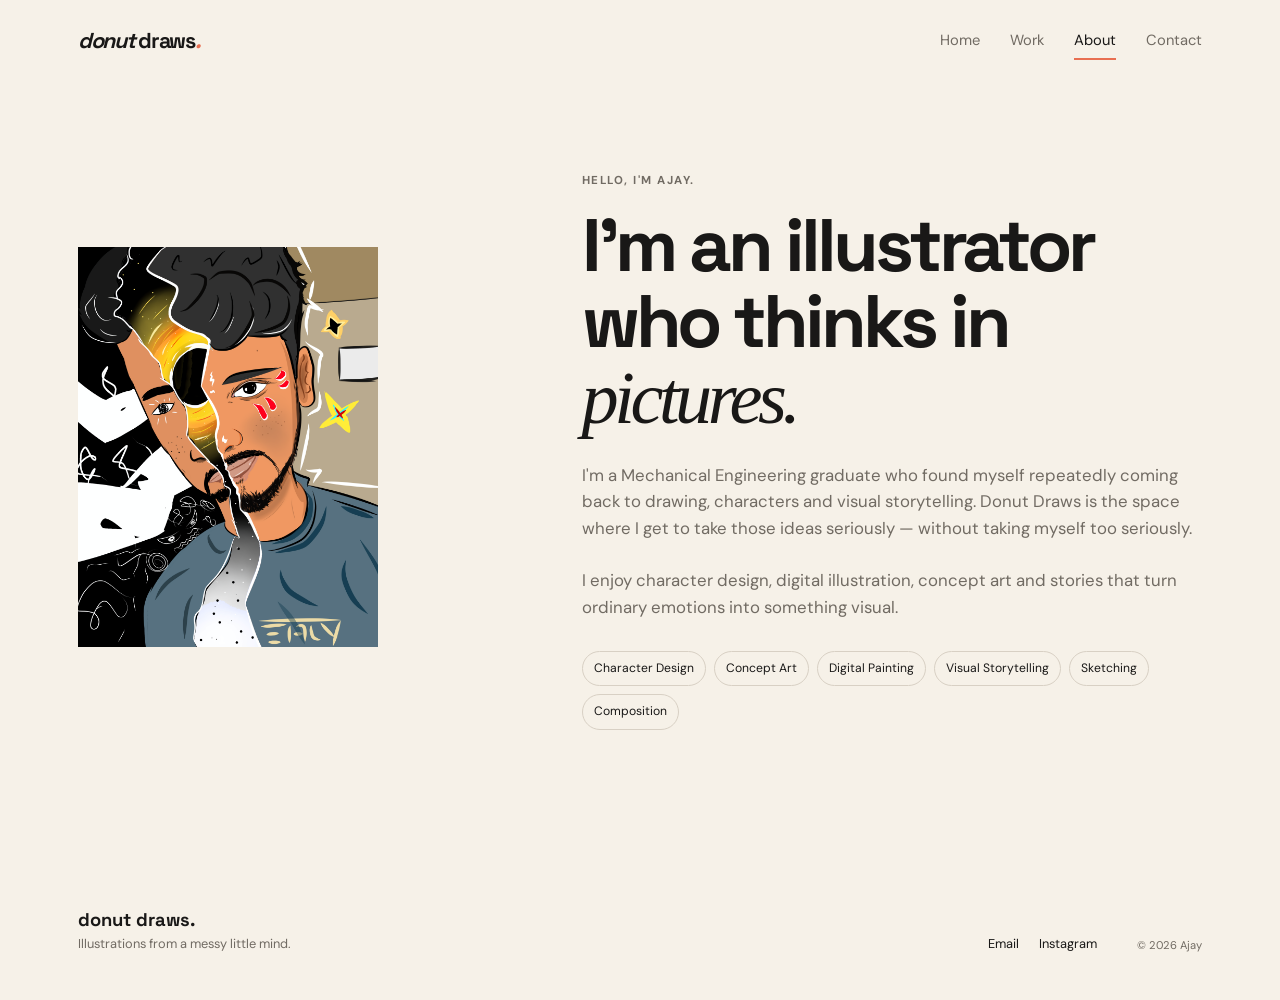
==== about.html @ aa99f4de "Update about.html" ====
<!DOCTYPE html>
<html lang="en">
<head>
  <meta charset="UTF-8"><meta name="viewport" content="width=device-width, initial-scale=1.0">
  <title>About — Donut Draws</title>
  <link rel="preconnect" href="https://fonts.googleapis.com"><link rel="preconnect" href="https://fonts.gstatic.com" crossorigin>
  <link href="https://fonts.googleapis.com/css2?family=DM+Sans:wght@400;500;700&family=Space+Grotesk:wght@400;500;600;700&display=swap" rel="stylesheet"><link rel="stylesheet" href="styles.css">
</head>
<body>
<header class="site-header"><a class="logo" href="index.html"><span>donut</span> draws<span class="dot">.</span></a><button class="menu-toggle" aria-label="Open menu">☰</button><nav class="nav"><a href="index.html">Home</a><a href="work.html">Work</a><a class="active" href="about.html">About</a><a href="contact.html">Contact</a></nav></header>
<main class="page">
  <section class="about-layout">
    <div class="art-image"><img src="assets/art/Untitled48 (1).png" alt="Description of my artwork"></div>
    <div class="about-copy">
      <p class="eyebrow">Hello, I'm Ajay.</p>
      <h1>I'm an illustrator who thinks in <em>pictures.</em></h1>
      <p>I'm a Mechanical Engineering graduate who found myself repeatedly coming back to drawing, characters and visual storytelling. Donut Draws is the space where I get to take those ideas seriously — without taking myself too seriously.</p>
      <p>I enjoy character design, digital illustration, concept art and stories that turn ordinary emotions into something visual.</p>
      <div class="skills">
        <span>Character Design</span><span>Concept Art</span><span>Digital Painting</span><span>Visual Storytelling</span><span>Sketching</span><span>Composition</span>
      </div>
    </div>
  </section>
</main>
<footer class="footer"><div><strong>donut draws.</strong><br><span>Illustrations from a messy little mind.</span></div><div class="footer-links"><a href="mailto:ajpyro12@gmail.com">Email</a><a href="https://www.instagram.com/sketchy_messy_life/" target="_blank" rel="noreferrer">Instagram</a></div><span class="copyright">© 2026 Ajay</span></footer>
<script src="script.js"></script>
</body>
</html>
<style>
<link rel="stylesheet" href="styles.css">
<style>
.about-layout .art-image {
  width: 300px !important;
  max-width: 300px !important;
  height: auto !important;
}

.about-layout .art-image img {
  width: 300px !important;
  max-width: 300px !important;
  height: auto !important;
  object-fit: contain !important;
}
</style>
---- styles.css ----
:root{
  --paper:#f6f1e8; --ink:#191817; --muted:#716b63; --line:#d8d0c4;
  --accent:#e86f51; --accent2:#f1c84b; --white:#fffdf8;
  --display:"Space Grotesk",sans-serif; --body:"DM Sans",sans-serif;
  --radius:22px; --max:1180px;
}
*{box-sizing:border-box}html{scroll-behavior:smooth}body{margin:0;background:var(--paper);color:var(--ink);font-family:var(--body);line-height:1.6}
a{color:inherit;text-decoration:none}button{font:inherit}.site-header{height:82px;max-width:var(--max);margin:auto;padding:0 28px;display:flex;align-items:center;justify-content:space-between}
.logo{font-family:var(--display);font-weight:700;font-size:1.35rem;letter-spacing:-.06em}.logo span{font-style:italic}.logo .dot{color:var(--accent)}
.nav{display:flex;gap:30px;font-size:.92rem}.nav a{position:relative;color:var(--muted)}.nav a.active,.nav a:hover{color:var(--ink)}.nav a.active:after{content:"";position:absolute;left:0;right:0;bottom:-7px;height:2px;background:var(--accent)}
.menu-toggle{display:none;border:0;background:none;font-size:1.5rem}
.hero{max-width:var(--max);margin:auto;min-height:calc(100vh - 82px);padding:70px 28px 90px;display:grid;grid-template-columns:1.05fr .95fr;gap:70px;align-items:center}
.eyebrow{text-transform:uppercase;letter-spacing:.13em;font-size:.72rem;font-weight:700;color:var(--muted);margin:0 0 18px}
h1,h2,h3{font-family:var(--display);line-height:1.02;letter-spacing:-.055em;margin:0}h1{font-size:clamp(3.4rem,7vw,6.6rem)}h2{font-size:clamp(2.8rem,6vw,5.6rem)}h3{font-size:1.35rem}em{font-family:Georgia,serif;font-weight:400;letter-spacing:-.06em}
.hero-text{max-width:540px;color:var(--muted);font-size:1.08rem;margin:28px 0}.hero-actions{display:flex;align-items:center;gap:25px;margin-top:30px}
.button{display:inline-block;padding:14px 21px;border-radius:999px;font-weight:700;font-size:.9rem}.button-dark{background:var(--ink);color:var(--white)}.text-link{font-weight:700;font-size:.9rem;border-bottom:1px solid var(--ink)}
.hero-art{position:relative;min-height:520px;display:grid;place-items:center}.hero-card{width:min(390px,80%);aspect-ratio:4/5;transform:rotate(3deg);box-shadow:18px 22px 0 rgba(25,24,23,.08)}
.art-placeholder{display:grid;place-items:center;text-align:center;background:linear-gradient(145deg,#e9c7a7,#d87a5b 55%,#342d2a);color:var(--white);overflow:hidden;position:relative}.art-placeholder:before{content:"";position:absolute;width:160px;height:160px;border:1px solid rgba(255,255,255,.4);border-radius:50%;top:13%;left:12%}.art-placeholder:after{content:"";position:absolute;width:100px;height:100px;background:rgba(255,255,255,.14);border-radius:42% 58% 55% 45%;bottom:10%;right:8%;transform:rotate(22deg)}
.art-placeholder span{font-family:var(--display);font-size:1.3rem;font-weight:700;letter-spacing:.06em;z-index:1}.art-placeholder small{position:absolute;bottom:16px;left:0;right:0;font-size:.68rem;opacity:.75}
.art-one{background:linear-gradient(145deg,#d95d49,#edb96a 58%,#302b3d)}.art-two{background:linear-gradient(145deg,#243746,#7c9c86 55%,#d7a35f)}.art-three{background:linear-gradient(145deg,#3e2c46,#bd6e82 52%,#f1c84b)}.art-four{background:linear-gradient(145deg,#1f3332,#4f8172 55%,#e2b69d)}.art-five{background:linear-gradient(145deg,#35243d,#6f537a 50%,#e98d68)}.art-six{background:linear-gradient(145deg,#18222c,#59728b 50%,#d9b17e)}
.doodle{position:absolute;font-size:3rem}.doodle-star{top:8%;right:4%;color:var(--accent2);transform:rotate(14deg)}.doodle-line{bottom:7%;left:2%;font-size:5rem;color:var(--accent)}
.sticker{position:absolute;right:0;bottom:4%;background:var(--accent2);padding:18px 20px;border-radius:50%;font-size:.75rem;font-weight:700;text-align:center;transform:rotate(9deg);width:105px;height:105px;display:grid;place-items:center}
.intro-strip{max-width:var(--max);margin:auto;padding:20px 28px;border-top:1px solid var(--line);border-bottom:1px solid var(--line);display:flex;justify-content:space-between;text-transform:uppercase;letter-spacing:.12em;font-size:.7rem;font-weight:700;color:var(--muted)}
.featured-grid{max-width:var(--max);margin:auto;padding:60px 28px 120px;display:grid;grid-template-columns:1.25fr .75fr;gap:50px 28px}.project-card.large{grid-row:span 2}.project-card .art-placeholder{aspect-ratio:4/5;border-radius:var(--radius);transition:transform .35s}.project-card.large .art-placeholder{aspect-ratio:4/5}.project-card:hover .art-placeholder{transform:translateY(-6px) rotate(-.5deg)}
.card-meta{display:flex;justify-content:space-between;padding:14px 3px;font-size:.8rem;color:var(--muted)}.card-meta b{color:var(--ink)}
.statement{background:var(--ink);color:var(--white);padding:130px 28px;text-align:center}.statement .eyebrow{color:#aaa}.statement h2{font-size:clamp(2.8rem,6vw,5.8rem)}
.footer{max-width:var(--max);margin:auto;padding:45px 28px;display:grid;grid-template-columns:1fr auto auto;gap:40px;align-items:end;font-size:.8rem}.footer strong{font-family:var(--display);font-size:1.15rem}.footer span{color:var(--muted)}.footer-links{display:flex;gap:20px}.footer-links a:hover{text-decoration:underline}.copyright{font-size:.7rem}
.page{max-width:var(--max);margin:auto;padding:90px 28px 130px}.page-heading{max-width:760px}.page-heading h1{font-size:clamp(3.4rem,7vw,6.5rem)}.page-heading>p:last-child{max-width:500px;color:var(--muted);font-size:1.05rem;margin-top:25px}
.filters{display:flex;gap:10px;flex-wrap:wrap;margin:70px 0 35px}.filter{border:1px solid var(--line);background:transparent;border-radius:999px;padding:9px 16px;cursor:pointer;font-size:.82rem}.filter.active,.filter:hover{background:var(--ink);color:var(--white);border-color:var(--ink)}
.work-grid{display:grid;grid-template-columns:repeat(2,1fr);gap:55px 25px}.work-item .art-placeholder{aspect-ratio:1/1;border-radius:var(--radius)}.work-item.tall .art-placeholder{aspect-ratio:4/5}.work-item h3{margin-top:14px}.work-item p{margin:2px 0;color:var(--muted);font-size:.8rem}
.about-layout{display:grid;grid-template-columns:.8fr 1.2fr;gap:90px;align-items:center}.about-photo{aspect-ratio:4/5;border-radius:var(--radius);transform:rotate(-2deg)}.about-copy h1{font-size:clamp(3rem,5.8vw,5.8rem)}.about-copy>p:not(.eyebrow){color:var(--muted);font-size:1.05rem;max-width:650px;margin-top:25px}.skills{display:flex;gap:8px;flex-wrap:wrap;margin-top:30px}.skills span{border:1px solid var(--line);padding:7px 11px;border-radius:999px;font-size:.76rem}
.contact-page{min-height:calc(100vh - 82px);display:flex;flex-direction:column;justify-content:center}.contact-page h1{font-size:clamp(3.4rem,8vw,7.5rem)}.contact-lead{max-width:570px;color:var(--muted);font-size:1.05rem;margin:28px 0}.email-big{font-family:var(--display);font-size:clamp(1.5rem,3vw,2.5rem);font-weight:600;border-bottom:2px solid var(--accent);width:max-content}.contact-social{display:flex;gap:28px;margin-top:35px;font-weight:700;font-size:.9rem}
.fade{opacity:0;transform:translateY(15px);transition:.5s}.fade.visible{opacity:1;transform:none}
@media(max-width:750px){.site-header{height:70px}.menu-toggle{display:block}.nav{display:none;position:absolute;top:70px;left:0;right:0;background:var(--paper);padding:20px 28px;z-index:10;border-bottom:1px solid var(--line);flex-direction:column;gap:18px}.nav.open{display:flex}.hero{grid-template-columns:1fr;min-height:auto;padding-top:55px;gap:20px}.hero-art{min-height:430px}.hero-card{width:70%}.featured-grid{grid-template-columns:1fr;gap:30px;padding-bottom:80px}.project-card.large{grid-row:auto}.work-grid{grid-template-columns:1fr}.about-layout{grid-template-columns:1fr;gap:55px}.about-photo{max-width:420px}.footer{grid-template-columns:1fr 1fr;gap:25px}.copyright{grid-column:1/-1}.page{padding-top:65px}.statement{padding:90px 28px}}

/* Automatic artwork gallery */
.actual-art img{
  width:100%;
  height:100%;
  object-fit:cover;
  display:block;
  position:relative;
  z-index:2;
}
.actual-art:before,.actual-art:after{z-index:1}
.gallery-loading,.gallery-empty{
  grid-column:1/-1;
  color:var(--muted);
  padding:30px 0;
}


/* Artwork metadata + fullscreen viewer */
.art-open{display:block;width:100%;padding:0;border:0;background:none;cursor:zoom-in;text-align:left}.work-info{display:flex;justify-content:space-between;gap:20px;align-items:flex-start}.work-item h3{margin-top:14px}.work-item p{margin:2px 0;color:var(--muted);font-size:.8rem}.view-art{margin-top:16px;font-size:.75rem;font-weight:700;white-space:nowrap}.art-description{max-width:620px;line-height:1.6;margin-top:10px!important}.lightbox{position:fixed;inset:0;background:rgba(10,10,10,.94);z-index:100;display:none;align-items:center;justify-content:center;padding:30px}.lightbox.open{display:flex}.lightbox-content{width:min(1200px,94vw);max-height:92vh;display:grid;grid-template-columns:minmax(0,1.4fr) minmax(260px,.6fr);gap:35px;align-items:center}.lightbox-image{max-width:100%;max-height:82vh;width:100%;object-fit:contain;display:block}.lightbox-details{color:white}.lightbox-meta{font-size:.72rem;text-transform:uppercase;letter-spacing:.12em;opacity:.65;margin:0 0 12px}.lightbox-title{font-size:clamp(2rem,4vw,4rem);margin:0 0 18px;color:white}.lightbox-description{font-size:1rem;line-height:1.7;opacity:.75}.lightbox-close{position:fixed;top:18px;right:25px;border:0;background:none;color:white;font-size:3rem;line-height:1;cursor:pointer;z-index:101}.lightbox-open{overflow:hidden}
@media(max-width:750px){.lightbox{padding:20px}.lightbox-content{grid-template-columns:1fr;max-height:90vh;gap:18px;overflow:auto}.lightbox-image{max-height:65vh}.lightbox-details{padding-bottom:20px}.lightbox-close{top:8px;right:15px}.view-art{display:none}}
---- styles.css ----
:root{
  --paper:#f6f1e8; --ink:#191817; --muted:#716b63; --line:#d8d0c4;
  --accent:#e86f51; --accent2:#f1c84b; --white:#fffdf8;
  --display:"Space Grotesk",sans-serif; --body:"DM Sans",sans-serif;
  --radius:22px; --max:1180px;
}
*{box-sizing:border-box}html{scroll-behavior:smooth}body{margin:0;background:var(--paper);color:var(--ink);font-family:var(--body);line-height:1.6}
a{color:inherit;text-decoration:none}button{font:inherit}.site-header{height:82px;max-width:var(--max);margin:auto;padding:0 28px;display:flex;align-items:center;justify-content:space-between}
.logo{font-family:var(--display);font-weight:700;font-size:1.35rem;letter-spacing:-.06em}.logo span{font-style:italic}.logo .dot{color:var(--accent)}
.nav{display:flex;gap:30px;font-size:.92rem}.nav a{position:relative;color:var(--muted)}.nav a.active,.nav a:hover{color:var(--ink)}.nav a.active:after{content:"";position:absolute;left:0;right:0;bottom:-7px;height:2px;background:var(--accent)}
.menu-toggle{display:none;border:0;background:none;font-size:1.5rem}
.hero{max-width:var(--max);margin:auto;min-height:calc(100vh - 82px);padding:70px 28px 90px;display:grid;grid-template-columns:1.05fr .95fr;gap:70px;align-items:center}
.eyebrow{text-transform:uppercase;letter-spacing:.13em;font-size:.72rem;font-weight:700;color:var(--muted);margin:0 0 18px}
h1,h2,h3{font-family:var(--display);line-height:1.02;letter-spacing:-.055em;margin:0}h1{font-size:clamp(3.4rem,7vw,6.6rem)}h2{font-size:clamp(2.8rem,6vw,5.6rem)}h3{font-size:1.35rem}em{font-family:Georgia,serif;font-weight:400;letter-spacing:-.06em}
.hero-text{max-width:540px;color:var(--muted);font-size:1.08rem;margin:28px 0}.hero-actions{display:flex;align-items:center;gap:25px;margin-top:30px}
.button{display:inline-block;padding:14px 21px;border-radius:999px;font-weight:700;font-size:.9rem}.button-dark{background:var(--ink);color:var(--white)}.text-link{font-weight:700;font-size:.9rem;border-bottom:1px solid var(--ink)}
.hero-art{position:relative;min-height:520px;display:grid;place-items:center}.hero-card{width:min(390px,80%);aspect-ratio:4/5;transform:rotate(3deg);box-shadow:18px 22px 0 rgba(25,24,23,.08)}
.art-placeholder{display:grid;place-items:center;text-align:center;background:linear-gradient(145deg,#e9c7a7,#d87a5b 55%,#342d2a);color:var(--white);overflow:hidden;position:relative}.art-placeholder:before{content:"";position:absolute;width:160px;height:160px;border:1px solid rgba(255,255,255,.4);border-radius:50%;top:13%;left:12%}.art-placeholder:after{content:"";position:absolute;width:100px;height:100px;background:rgba(255,255,255,.14);border-radius:42% 58% 55% 45%;bottom:10%;right:8%;transform:rotate(22deg)}
.art-placeholder span{font-family:var(--display);font-size:1.3rem;font-weight:700;letter-spacing:.06em;z-index:1}.art-placeholder small{position:absolute;bottom:16px;left:0;right:0;font-size:.68rem;opacity:.75}
.art-one{background:linear-gradient(145deg,#d95d49,#edb96a 58%,#302b3d)}.art-two{background:linear-gradient(145deg,#243746,#7c9c86 55%,#d7a35f)}.art-three{background:linear-gradient(145deg,#3e2c46,#bd6e82 52%,#f1c84b)}.art-four{background:linear-gradient(145deg,#1f3332,#4f8172 55%,#e2b69d)}.art-five{background:linear-gradient(145deg,#35243d,#6f537a 50%,#e98d68)}.art-six{background:linear-gradient(145deg,#18222c,#59728b 50%,#d9b17e)}
.doodle{position:absolute;font-size:3rem}.doodle-star{top:8%;right:4%;color:var(--accent2);transform:rotate(14deg)}.doodle-line{bottom:7%;left:2%;font-size:5rem;color:var(--accent)}
.sticker{position:absolute;right:0;bottom:4%;background:var(--accent2);padding:18px 20px;border-radius:50%;font-size:.75rem;font-weight:700;text-align:center;transform:rotate(9deg);width:105px;height:105px;display:grid;place-items:center}
.intro-strip{max-width:var(--max);margin:auto;padding:20px 28px;border-top:1px solid var(--line);border-bottom:1px solid var(--line);display:flex;justify-content:space-between;text-transform:uppercase;letter-spacing:.12em;font-size:.7rem;font-weight:700;color:var(--muted)}
.featured-grid{max-width:var(--max);margin:auto;padding:60px 28px 120px;display:grid;grid-template-columns:1.25fr .75fr;gap:50px 28px}.project-card.large{grid-row:span 2}.project-card .art-placeholder{aspect-ratio:4/5;border-radius:var(--radius);transition:transform .35s}.project-card.large .art-placeholder{aspect-ratio:4/5}.project-card:hover .art-placeholder{transform:translateY(-6px) rotate(-.5deg)}
.card-meta{display:flex;justify-content:space-between;padding:14px 3px;font-size:.8rem;color:var(--muted)}.card-meta b{color:var(--ink)}
.statement{background:var(--ink);color:var(--white);padding:130px 28px;text-align:center}.statement .eyebrow{color:#aaa}.statement h2{font-size:clamp(2.8rem,6vw,5.8rem)}
.footer{max-width:var(--max);margin:auto;padding:45px 28px;display:grid;grid-template-columns:1fr auto auto;gap:40px;align-items:end;font-size:.8rem}.footer strong{font-family:var(--display);font-size:1.15rem}.footer span{color:var(--muted)}.footer-links{display:flex;gap:20px}.footer-links a:hover{text-decoration:underline}.copyright{font-size:.7rem}
.page{max-width:var(--max);margin:auto;padding:90px 28px 130px}.page-heading{max-width:760px}.page-heading h1{font-size:clamp(3.4rem,7vw,6.5rem)}.page-heading>p:last-child{max-width:500px;color:var(--muted);font-size:1.05rem;margin-top:25px}
.filters{display:flex;gap:10px;flex-wrap:wrap;margin:70px 0 35px}.filter{border:1px solid var(--line);background:transparent;border-radius:999px;padding:9px 16px;cursor:pointer;font-size:.82rem}.filter.active,.filter:hover{background:var(--ink);color:var(--white);border-color:var(--ink)}
.work-grid{display:grid;grid-template-columns:repeat(2,1fr);gap:55px 25px}.work-item .art-placeholder{aspect-ratio:1/1;border-radius:var(--radius)}.work-item.tall .art-placeholder{aspect-ratio:4/5}.work-item h3{margin-top:14px}.work-item p{margin:2px 0;color:var(--muted);font-size:.8rem}
.about-layout{display:grid;grid-template-columns:.8fr 1.2fr;gap:90px;align-items:center}.about-photo{aspect-ratio:4/5;border-radius:var(--radius);transform:rotate(-2deg)}.about-copy h1{font-size:clamp(3rem,5.8vw,5.8rem)}.about-copy>p:not(.eyebrow){color:var(--muted);font-size:1.05rem;max-width:650px;margin-top:25px}.skills{display:flex;gap:8px;flex-wrap:wrap;margin-top:30px}.skills span{border:1px solid var(--line);padding:7px 11px;border-radius:999px;font-size:.76rem}
.contact-page{min-height:calc(100vh - 82px);display:flex;flex-direction:column;justify-content:center}.contact-page h1{font-size:clamp(3.4rem,8vw,7.5rem)}.contact-lead{max-width:570px;color:var(--muted);font-size:1.05rem;margin:28px 0}.email-big{font-family:var(--display);font-size:clamp(1.5rem,3vw,2.5rem);font-weight:600;border-bottom:2px solid var(--accent);width:max-content}.contact-social{display:flex;gap:28px;margin-top:35px;font-weight:700;font-size:.9rem}
.fade{opacity:0;transform:translateY(15px);transition:.5s}.fade.visible{opacity:1;transform:none}
@media(max-width:750px){.site-header{height:70px}.menu-toggle{display:block}.nav{display:none;position:absolute;top:70px;left:0;right:0;background:var(--paper);padding:20px 28px;z-index:10;border-bottom:1px solid var(--line);flex-direction:column;gap:18px}.nav.open{display:flex}.hero{grid-template-columns:1fr;min-height:auto;padding-top:55px;gap:20px}.hero-art{min-height:430px}.hero-card{width:70%}.featured-grid{grid-template-columns:1fr;gap:30px;padding-bottom:80px}.project-card.large{grid-row:auto}.work-grid{grid-template-columns:1fr}.about-layout{grid-template-columns:1fr;gap:55px}.about-photo{max-width:420px}.footer{grid-template-columns:1fr 1fr;gap:25px}.copyright{grid-column:1/-1}.page{padding-top:65px}.statement{padding:90px 28px}}

/* Automatic artwork gallery */
.actual-art img{
  width:100%;
  height:100%;
  object-fit:cover;
  display:block;
  position:relative;
  z-index:2;
}
.actual-art:before,.actual-art:after{z-index:1}
.gallery-loading,.gallery-empty{
  grid-column:1/-1;
  color:var(--muted);
  padding:30px 0;
}


/* Artwork metadata + fullscreen viewer */
.art-open{display:block;width:100%;padding:0;border:0;background:none;cursor:zoom-in;text-align:left}.work-info{display:flex;justify-content:space-between;gap:20px;align-items:flex-start}.work-item h3{margin-top:14px}.work-item p{margin:2px 0;color:var(--muted);font-size:.8rem}.view-art{margin-top:16px;font-size:.75rem;font-weight:700;white-space:nowrap}.art-description{max-width:620px;line-height:1.6;margin-top:10px!important}.lightbox{position:fixed;inset:0;background:rgba(10,10,10,.94);z-index:100;display:none;align-items:center;justify-content:center;padding:30px}.lightbox.open{display:flex}.lightbox-content{width:min(1200px,94vw);max-height:92vh;display:grid;grid-template-columns:minmax(0,1.4fr) minmax(260px,.6fr);gap:35px;align-items:center}.lightbox-image{max-width:100%;max-height:82vh;width:100%;object-fit:contain;display:block}.lightbox-details{color:white}.lightbox-meta{font-size:.72rem;text-transform:uppercase;letter-spacing:.12em;opacity:.65;margin:0 0 12px}.lightbox-title{font-size:clamp(2rem,4vw,4rem);margin:0 0 18px;color:white}.lightbox-description{font-size:1rem;line-height:1.7;opacity:.75}.lightbox-close{position:fixed;top:18px;right:25px;border:0;background:none;color:white;font-size:3rem;line-height:1;cursor:pointer;z-index:101}.lightbox-open{overflow:hidden}
@media(max-width:750px){.lightbox{padding:20px}.lightbox-content{grid-template-columns:1fr;max-height:90vh;gap:18px;overflow:auto}.lightbox-image{max-height:65vh}.lightbox-details{padding-bottom:20px}.lightbox-close{top:8px;right:15px}.view-art{display:none}}
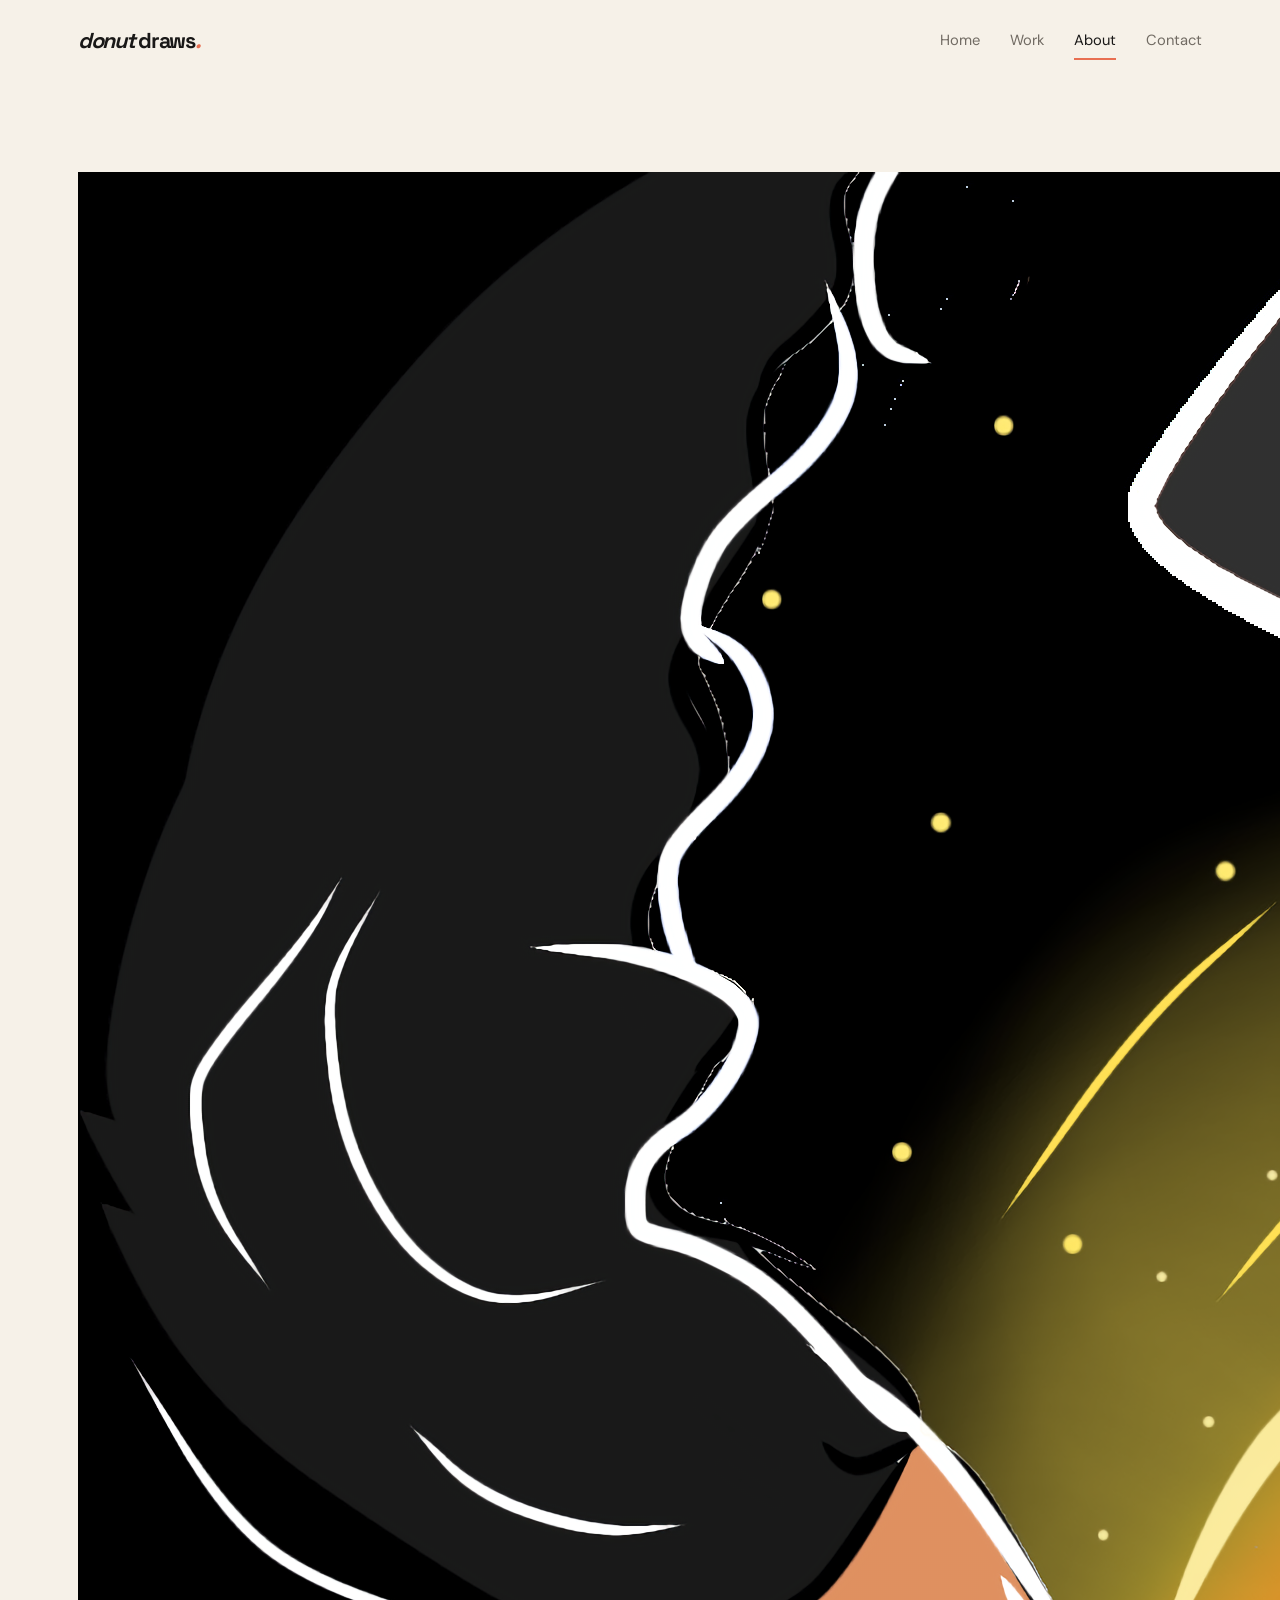
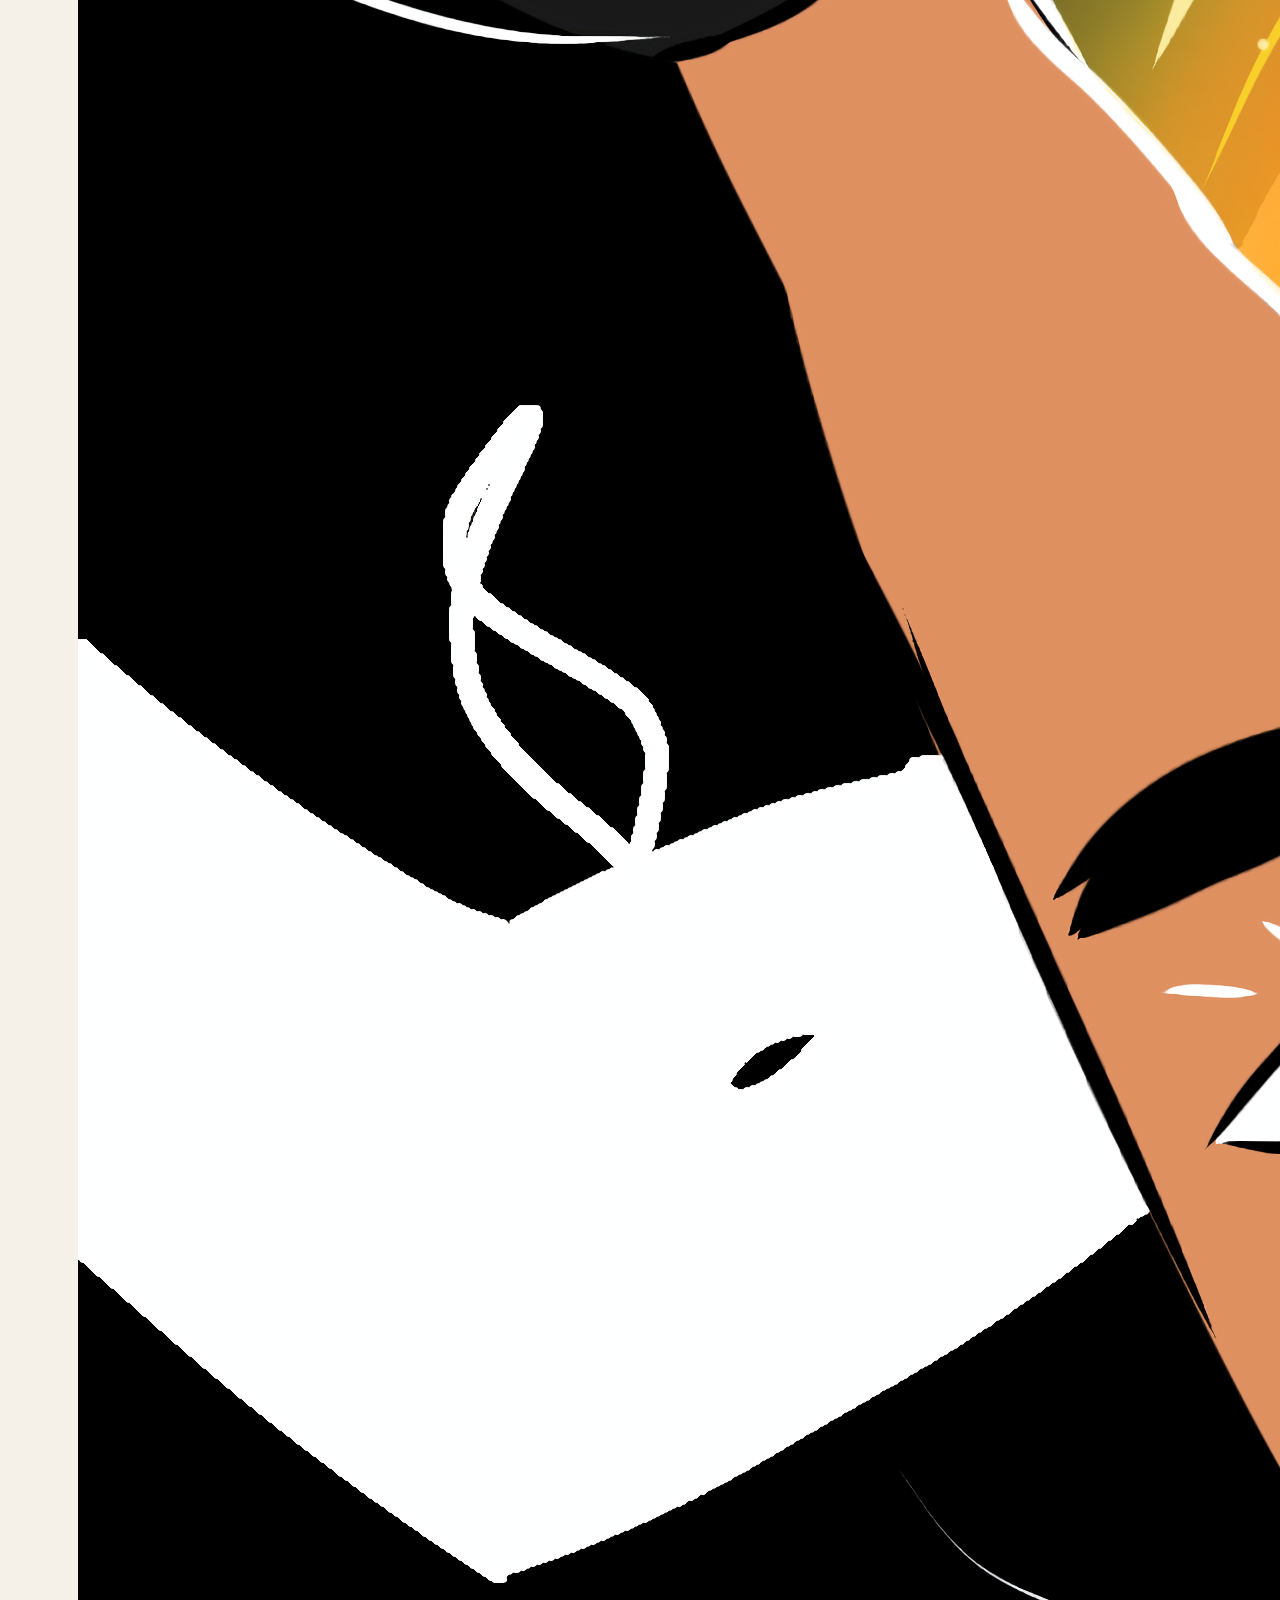
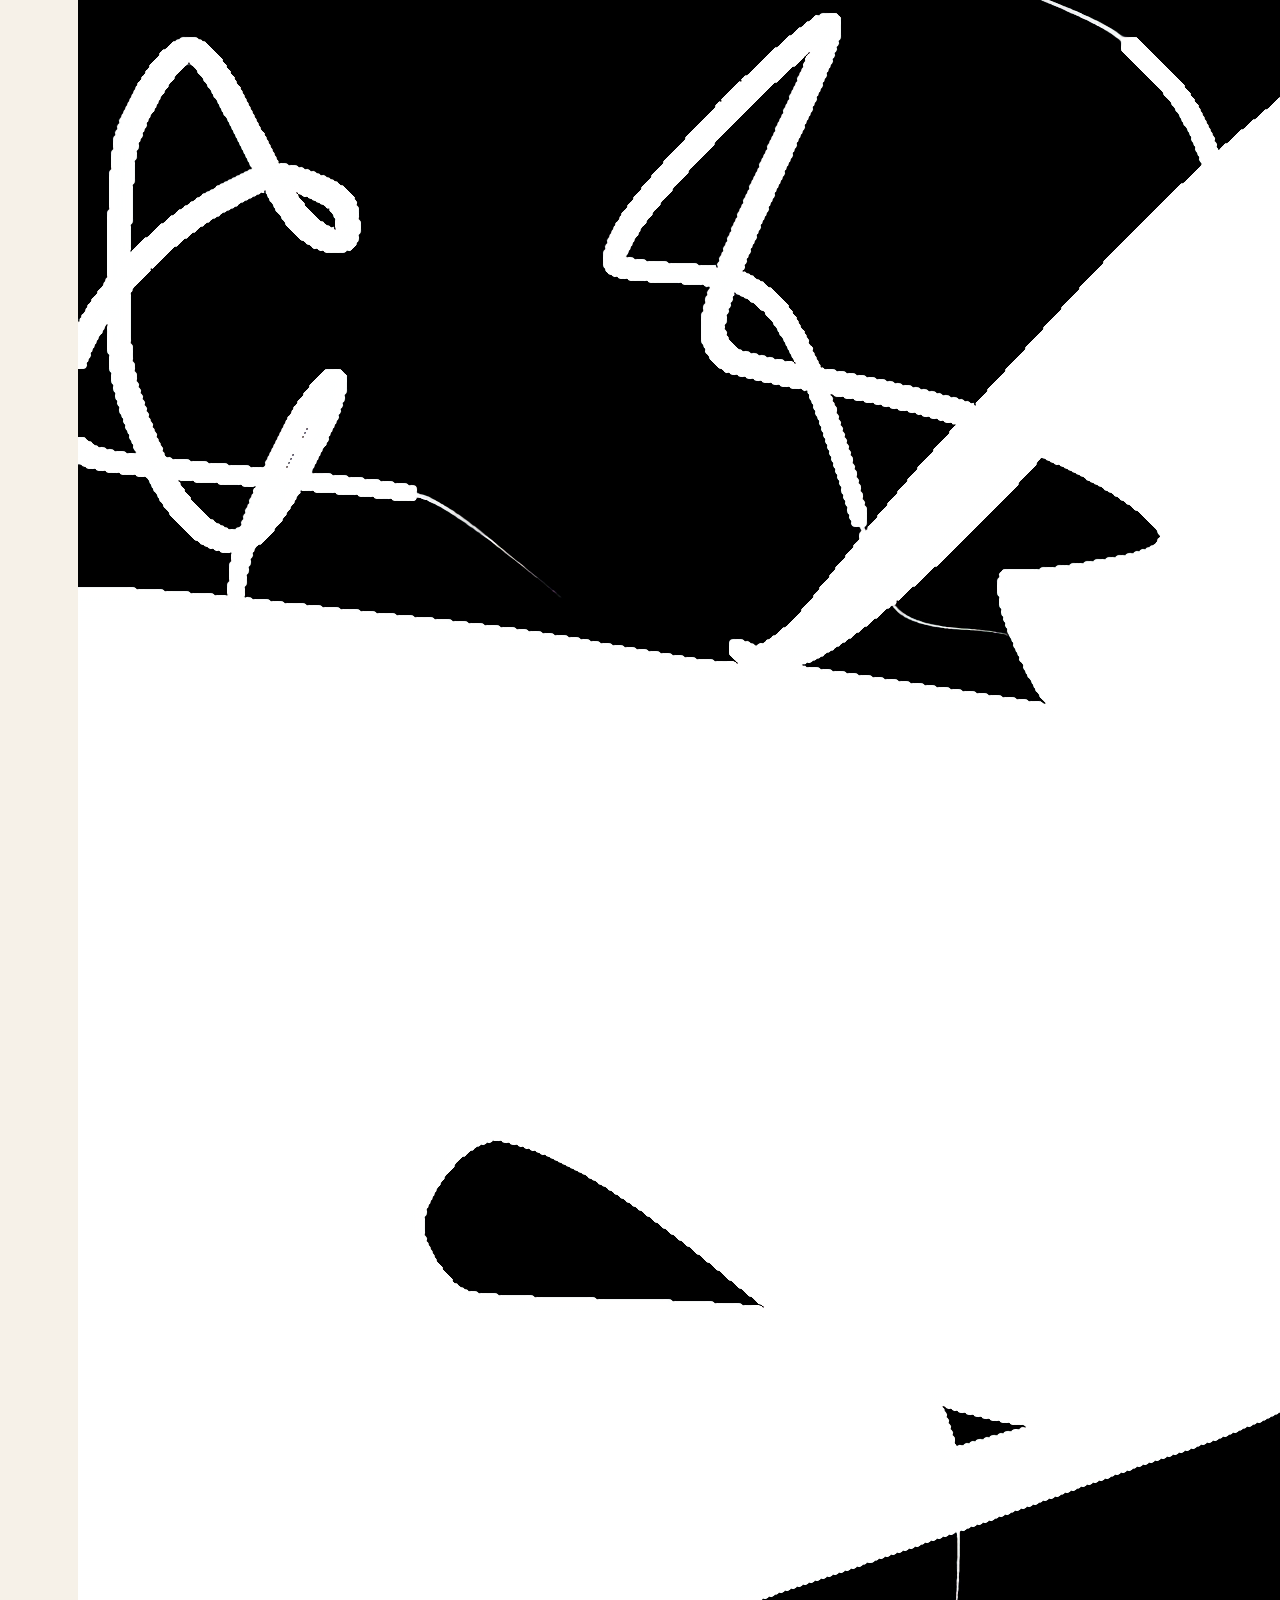
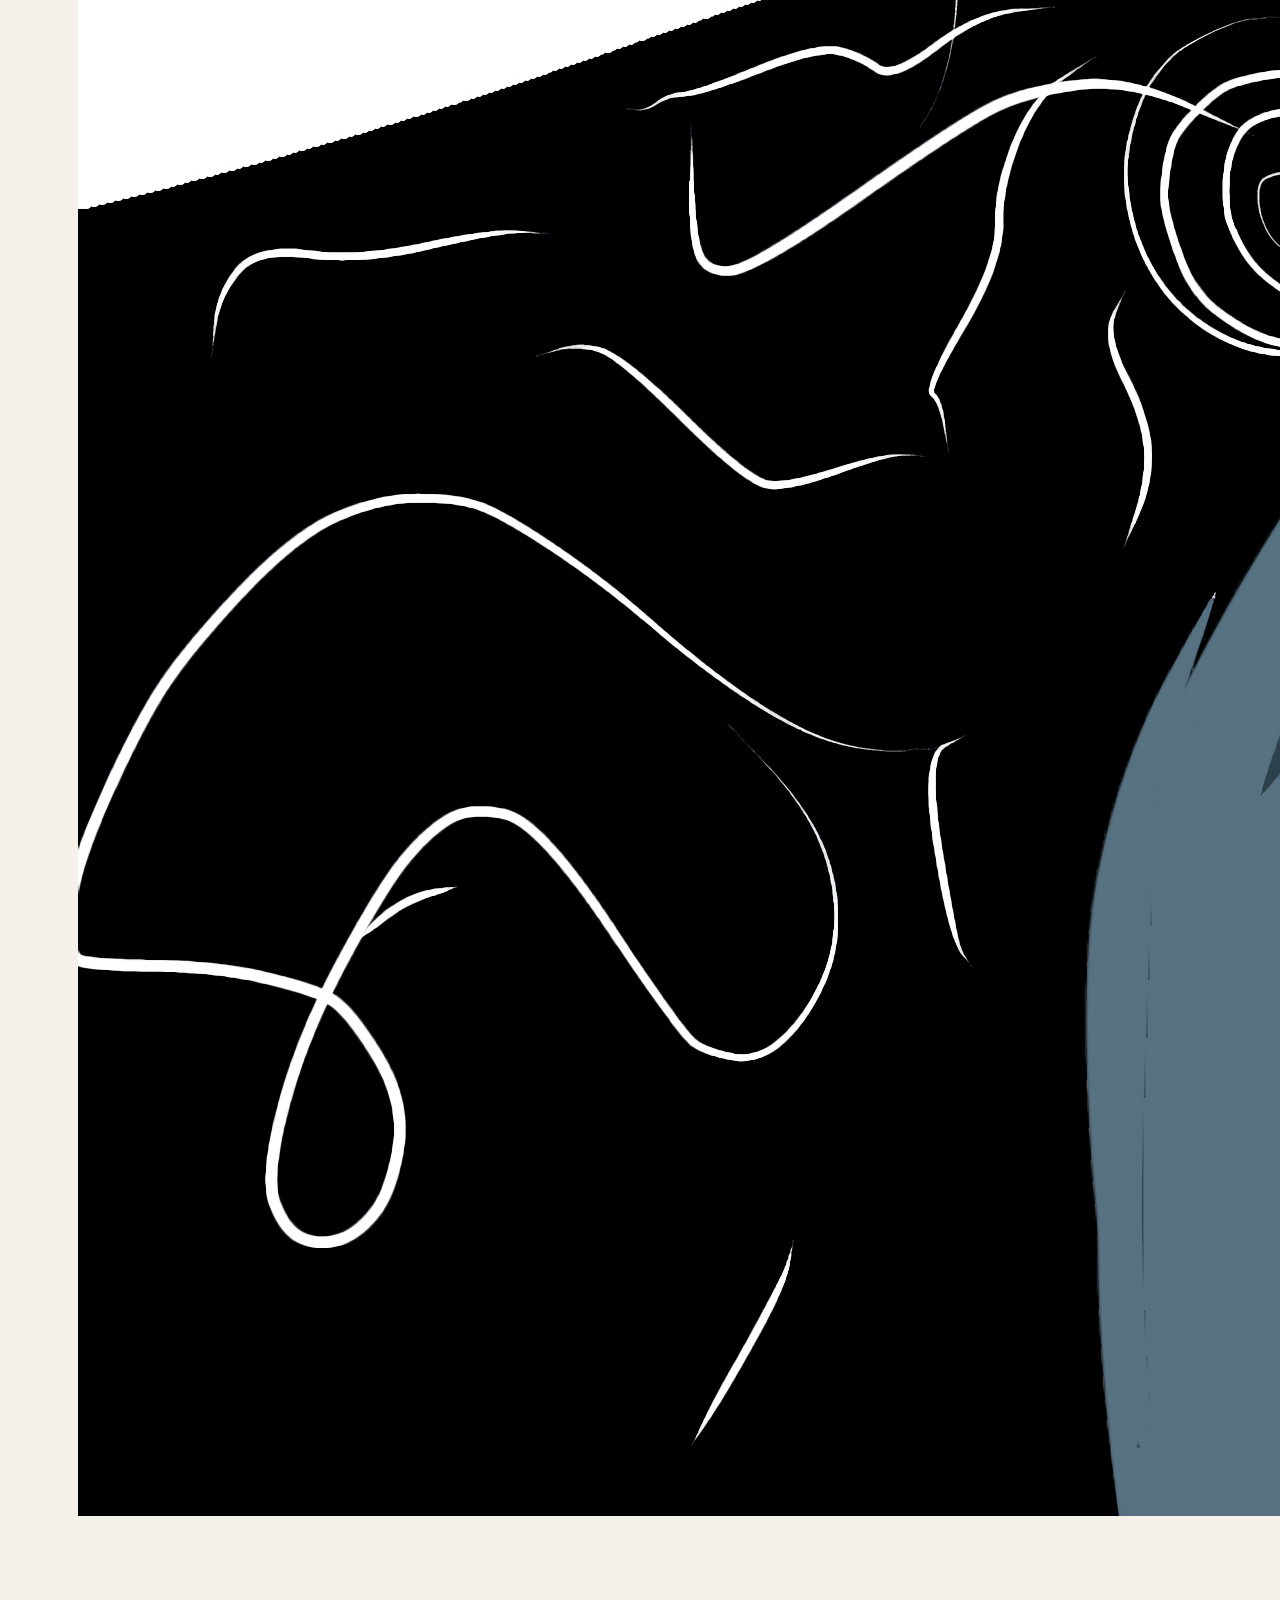
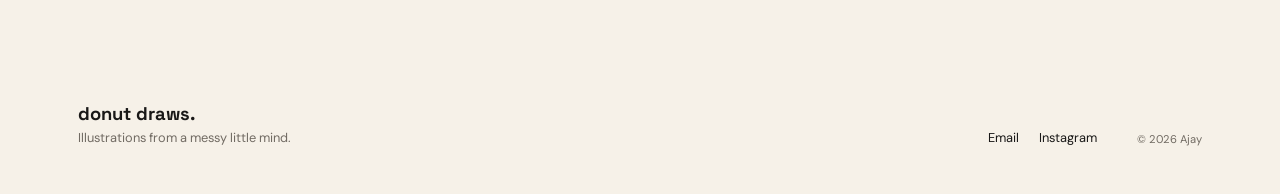
==== commit 9f01f632: "Update about.html" ====
--- a/about.html
+++ b/about.html
@@ -26,19 +26,3 @@
 <script src="script.js"></script>
 </body>
 </html>
-<style>
-<link rel="stylesheet" href="styles.css">
-<style>
-.about-layout .art-image {
-  width: 300px !important;
-  max-width: 300px !important;
-  height: auto !important;
-}
-
-.about-layout .art-image img {
-  width: 300px !important;
-  max-width: 300px !important;
-  height: auto !important;
-  object-fit: contain !important;
-}
-</style>
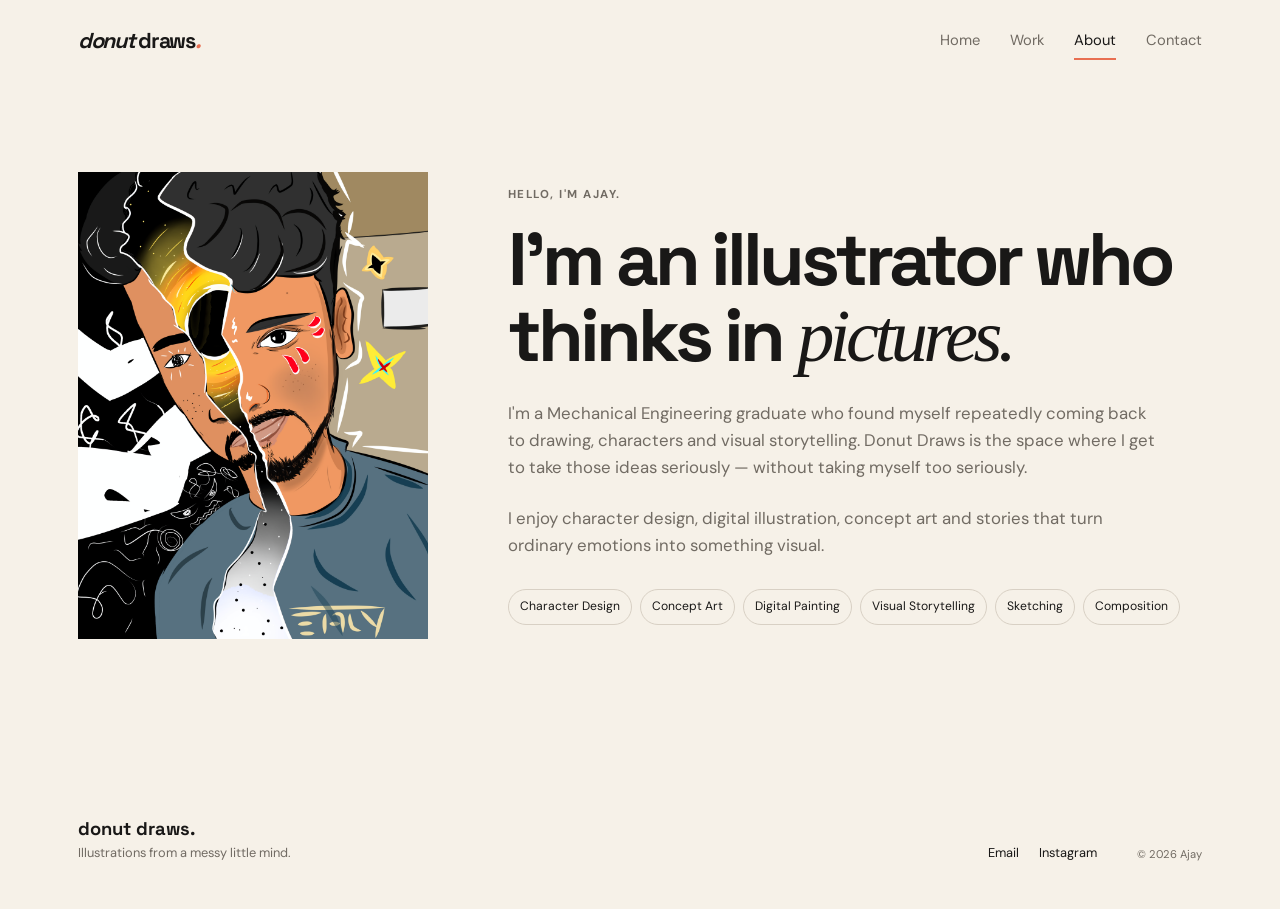
==== commit e302d071: "Update about.html" ====
--- a/about.html
+++ b/about.html
@@ -10,7 +10,7 @@
 <header class="site-header"><a class="logo" href="index.html"><span>donut</span> draws<span class="dot">.</span></a><button class="menu-toggle" aria-label="Open menu">☰</button><nav class="nav"><a href="index.html">Home</a><a href="work.html">Work</a><a class="active" href="about.html">About</a><a href="contact.html">Contact</a></nav></header>
 <main class="page">
   <section class="about-layout">
-    <div class="art-image"><img src="assets/art/Untitled48 (1).png" alt="Description of my artwork"></div>
+    <div class="art-image"><img src="assets/art/Self_Portrait.png" alt="Description of my artwork"></div>
     <div class="about-copy">
       <p class="eyebrow">Hello, I'm Ajay.</p>
       <h1>I'm an illustrator who thinks in <em>pictures.</em></h1>
--- a/styles.css
+++ b/styles.css
@@ -49,7 +49,36 @@
   padding:30px 0;
 }
 
-
 /* Artwork metadata + fullscreen viewer */
 .art-open{display:block;width:100%;padding:0;border:0;background:none;cursor:zoom-in;text-align:left}.work-info{display:flex;justify-content:space-between;gap:20px;align-items:flex-start}.work-item h3{margin-top:14px}.work-item p{margin:2px 0;color:var(--muted);font-size:.8rem}.view-art{margin-top:16px;font-size:.75rem;font-weight:700;white-space:nowrap}.art-description{max-width:620px;line-height:1.6;margin-top:10px!important}.lightbox{position:fixed;inset:0;background:rgba(10,10,10,.94);z-index:100;display:none;align-items:center;justify-content:center;padding:30px}.lightbox.open{display:flex}.lightbox-content{width:min(1200px,94vw);max-height:92vh;display:grid;grid-template-columns:minmax(0,1.4fr) minmax(260px,.6fr);gap:35px;align-items:center}.lightbox-image{max-width:100%;max-height:82vh;width:100%;object-fit:contain;display:block}.lightbox-details{color:white}.lightbox-meta{font-size:.72rem;text-transform:uppercase;letter-spacing:.12em;opacity:.65;margin:0 0 12px}.lightbox-title{font-size:clamp(2rem,4vw,4rem);margin:0 0 18px;color:white}.lightbox-description{font-size:1rem;line-height:1.7;opacity:.75}.lightbox-close{position:fixed;top:18px;right:25px;border:0;background:none;color:white;font-size:3rem;line-height:1;cursor:pointer;z-index:101}.lightbox-open{overflow:hidden}
 @media(max-width:750px){.lightbox{padding:20px}.lightbox-content{grid-template-columns:1fr;max-height:90vh;gap:18px;overflow:auto}.lightbox-image{max-height:65vh}.lightbox-details{padding-bottom:20px}.lightbox-close{top:8px;right:15px}.view-art{display:none}}
+
+/* ABOUT PAGE IMAGE FIX */
+.about-layout {
+  grid-template-columns: 350px minmax(0, 1fr) !important;
+  gap: 80px !important;
+}
+
+.about-layout .art-image {
+  width: 350px !important;
+  max-width: 350px !important;
+  min-width: 0 !important;
+}
+
+.about-layout .art-image img {
+  display: block !important;
+  width: 100% !important;
+  max-width: 100% !important;
+  height: auto !important;
+  object-fit: contain !important;
+}
+@media(max-width:750px) {
+  .about-layout {
+    grid-template-columns: 1fr !important;
+  }
+
+  .about-layout .art-image {
+    width: 100% !important;
+    max-width: 400px !important;
+  }
+}
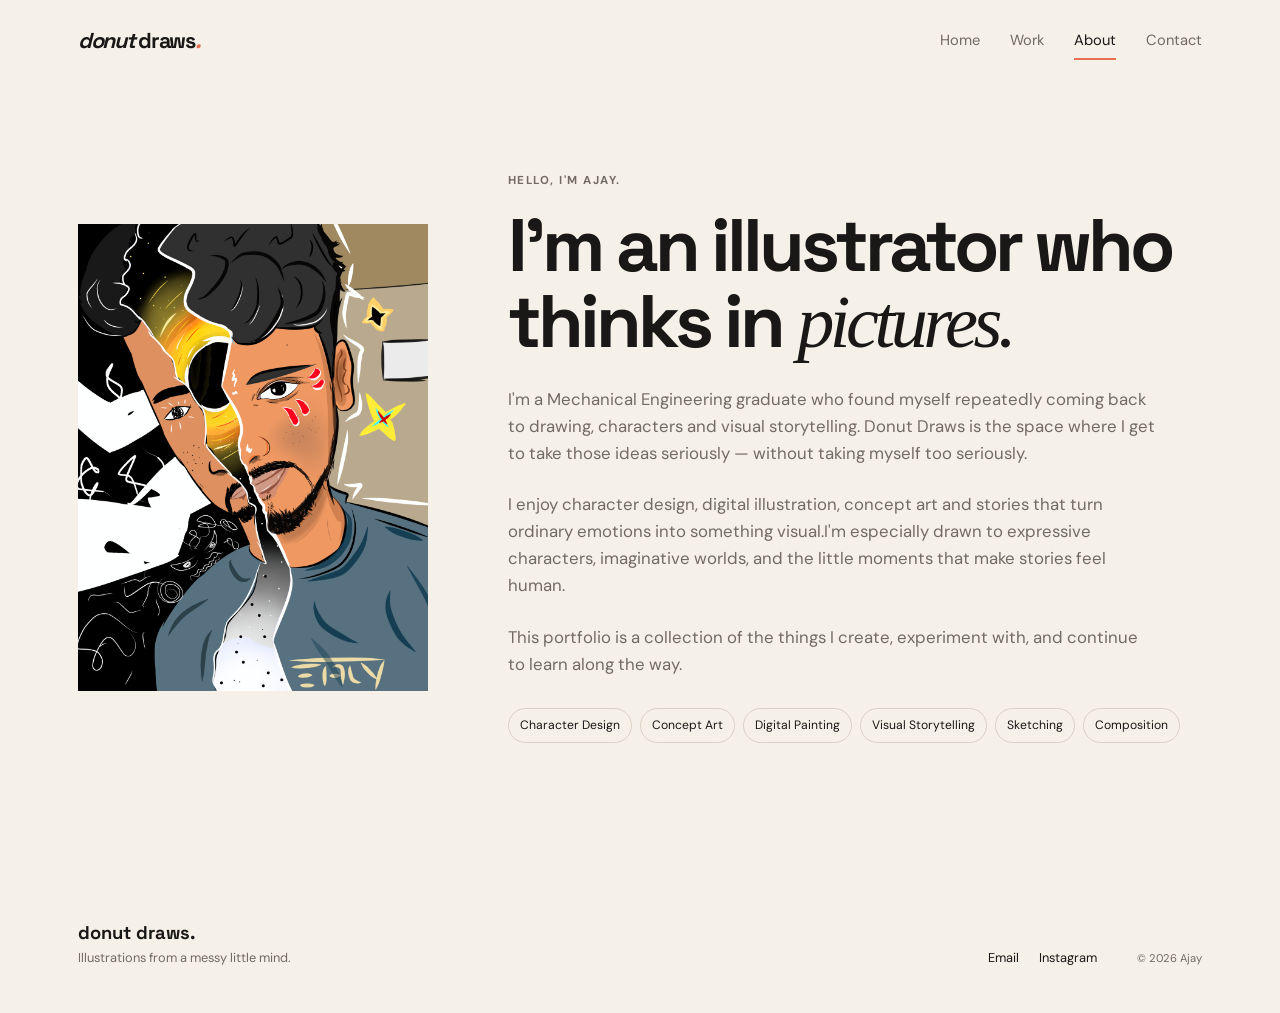
==== commit 0b1078f4: "Update about.html" ====
--- a/about.html
+++ b/about.html
@@ -15,7 +15,8 @@
       <p class="eyebrow">Hello, I'm Ajay.</p>
       <h1>I'm an illustrator who thinks in <em>pictures.</em></h1>
       <p>I'm a Mechanical Engineering graduate who found myself repeatedly coming back to drawing, characters and visual storytelling. Donut Draws is the space where I get to take those ideas seriously — without taking myself too seriously.</p>
-      <p>I enjoy character design, digital illustration, concept art and stories that turn ordinary emotions into something visual.</p>
+      <p>I enjoy character design, digital illustration, concept art and stories that turn ordinary emotions into something visual.I'm especially drawn to expressive characters, imaginative worlds, and the little moments that make stories feel human.</p>
+      <p>This portfolio is a collection of the things I create, experiment with, and continue to learn along the way.</p>
       <div class="skills">
         <span>Character Design</span><span>Concept Art</span><span>Digital Painting</span><span>Visual Storytelling</span><span>Sketching</span><span>Composition</span>
       </div>
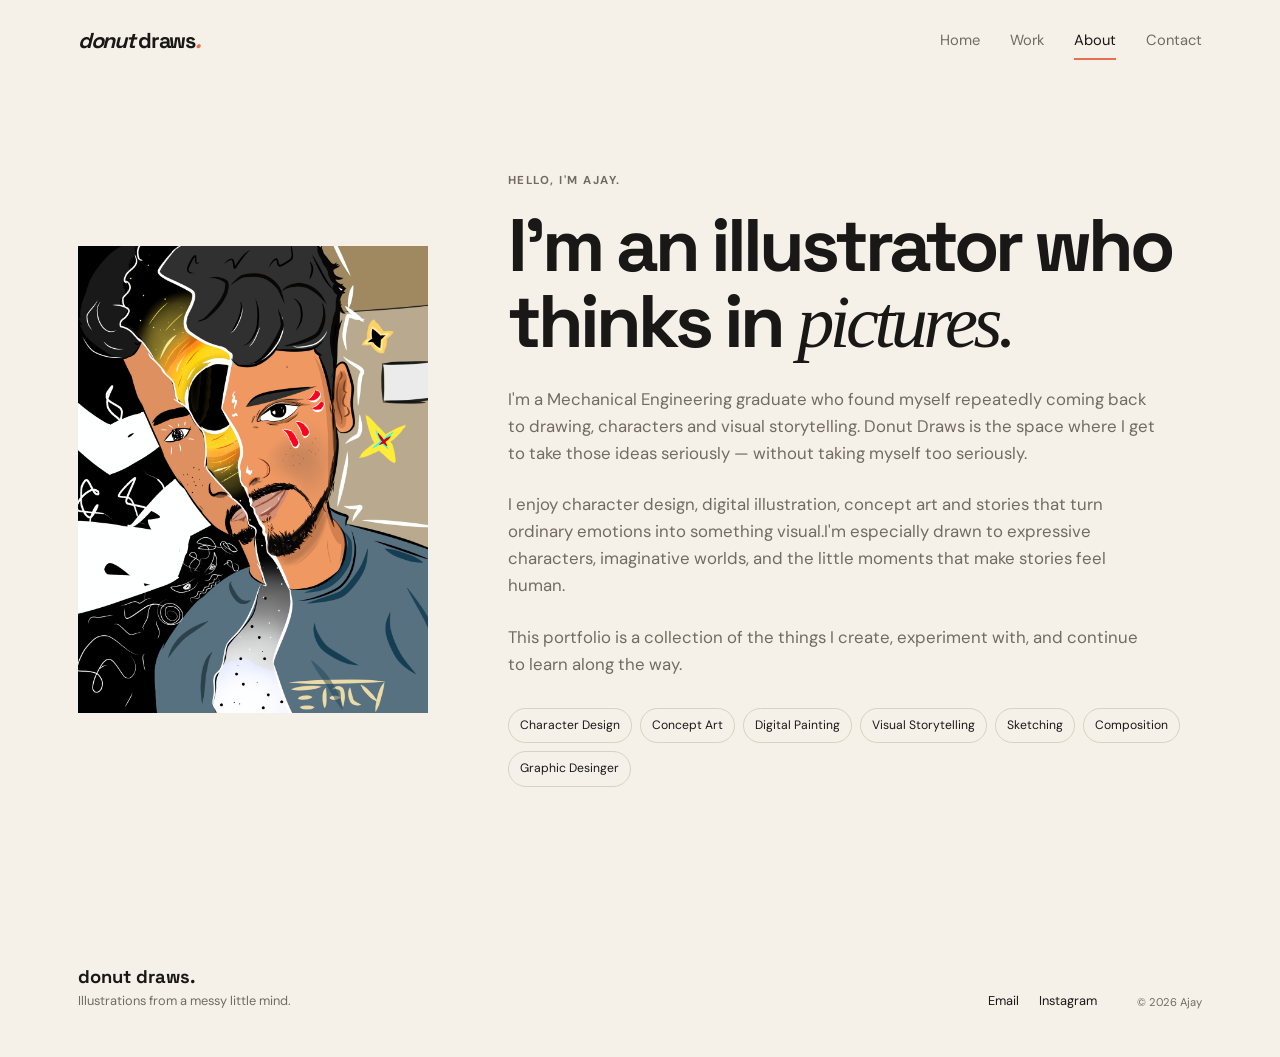
==== commit a7af5f2f: "Update about.html" ====
--- a/about.html
+++ b/about.html
@@ -17,8 +17,9 @@
       <p>I'm a Mechanical Engineering graduate who found myself repeatedly coming back to drawing, characters and visual storytelling. Donut Draws is the space where I get to take those ideas seriously — without taking myself too seriously.</p>
       <p>I enjoy character design, digital illustration, concept art and stories that turn ordinary emotions into something visual.I'm especially drawn to expressive characters, imaginative worlds, and the little moments that make stories feel human.</p>
       <p>This portfolio is a collection of the things I create, experiment with, and continue to learn along the way.</p>
+      
       <div class="skills">
-        <span>Character Design</span><span>Concept Art</span><span>Digital Painting</span><span>Visual Storytelling</span><span>Sketching</span><span>Composition</span>
+        <span>Character Design</span><span>Concept Art</span><span>Digital Painting</span><span>Visual Storytelling</span><span>Sketching</span><span>Composition</span><span>Graphic Desinger</span>
       </div>
     </div>
   </section>
--- a/styles.css
+++ b/styles.css
@@ -72,6 +72,7 @@
   height: auto !important;
   object-fit: contain !important;
 }
+
 @media(max-width:750px) {
   .about-layout {
     grid-template-columns: 1fr !important;
@@ -82,3 +83,61 @@
     max-width: 400px !important;
   }
 }
+
+
+/* HOME PAGE HERO IMAGE */
+.hero-card {
+  overflow: hidden;
+}
+
+.hero-card img {
+  display: block;
+  width: 100%;
+  height: 100%;
+  object-fit: contain;
+}
+
+
+/* HOME PAGE FEATURED ARTWORKS */
+.project-card {
+  min-width: 0;
+}
+
+.project-card .art-placeholder {
+  width: 100%;
+  overflow: hidden;
+  position: relative;
+}
+
+.project-card .art-placeholder img {
+  display: block;
+  width: 100%;
+  height: 100%;
+  max-width: 100%;
+  max-height: 100%;
+  object-fit: contain;
+}
+
+
+/* Keep featured artwork boxes consistent */
+.project-card.large .art-placeholder {
+  aspect-ratio: 4 / 5;
+}
+
+.project-card:not(.large) .art-placeholder {
+  aspect-ratio: 4 / 5;
+}
+
+
+/* MOBILE */
+@media(max-width:750px) {
+  .project-card .art-placeholder {
+    aspect-ratio: 4 / 5;
+  }
+
+  .project-card .art-placeholder img {
+    width: 100%;
+    height: 100%;
+    object-fit: contain;
+  }
+}
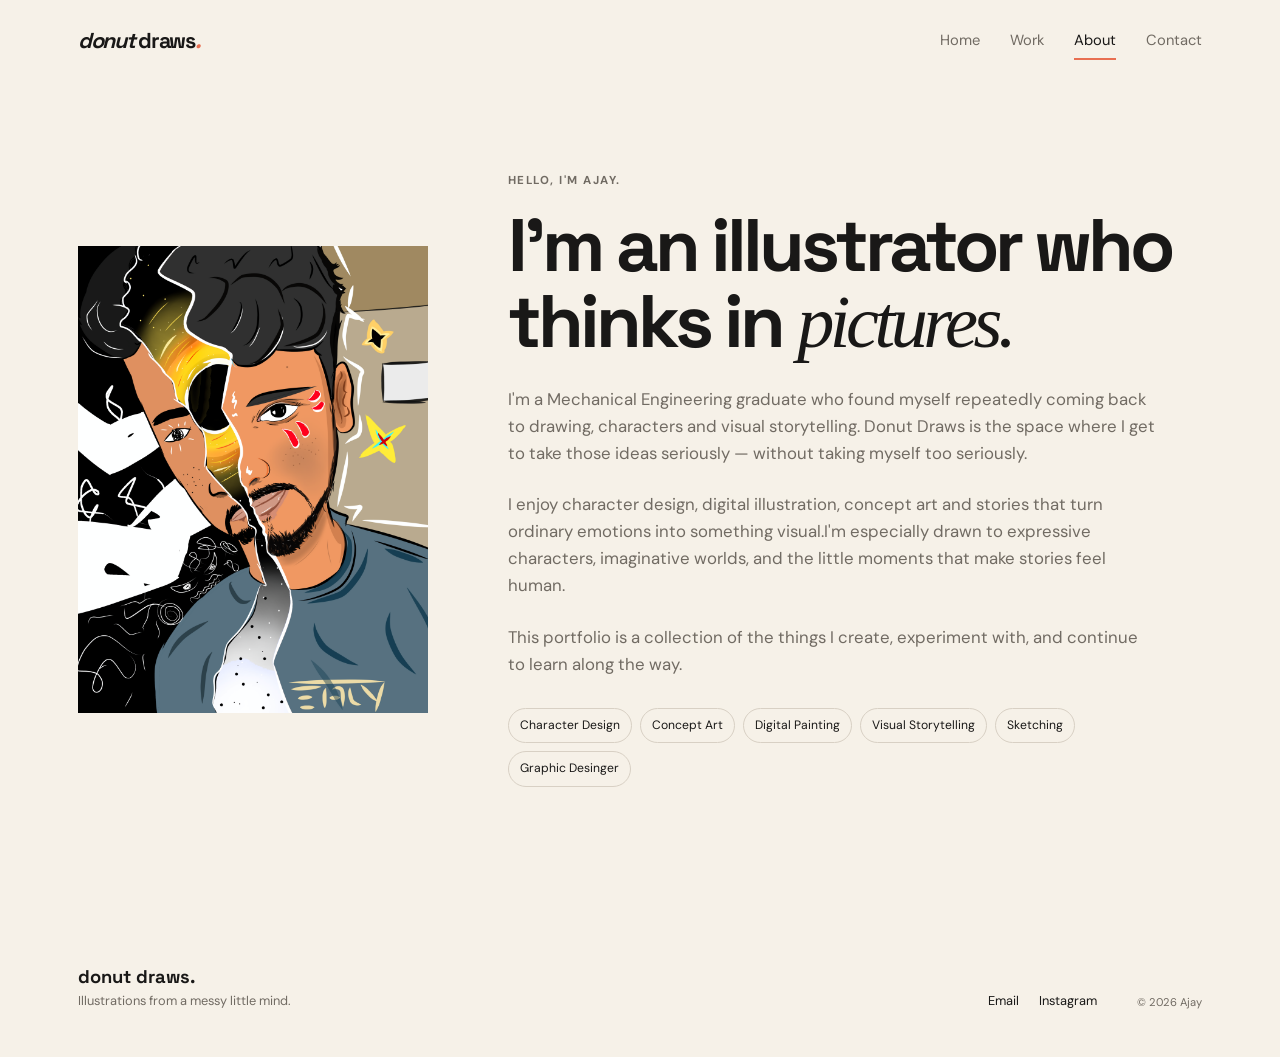
==== commit ace2ab3b: "Update about.html" ====
--- a/about.html
+++ b/about.html
@@ -19,7 +19,7 @@
       <p>This portfolio is a collection of the things I create, experiment with, and continue to learn along the way.</p>
       
       <div class="skills">
-        <span>Character Design</span><span>Concept Art</span><span>Digital Painting</span><span>Visual Storytelling</span><span>Sketching</span><span>Composition</span><span>Graphic Desinger</span>
+        <span>Character Design</span><span>Concept Art</span><span>Digital Painting</span><span>Visual Storytelling</span><span>Sketching</span><span>Graphic Desinger</span>
       </div>
     </div>
   </section>
